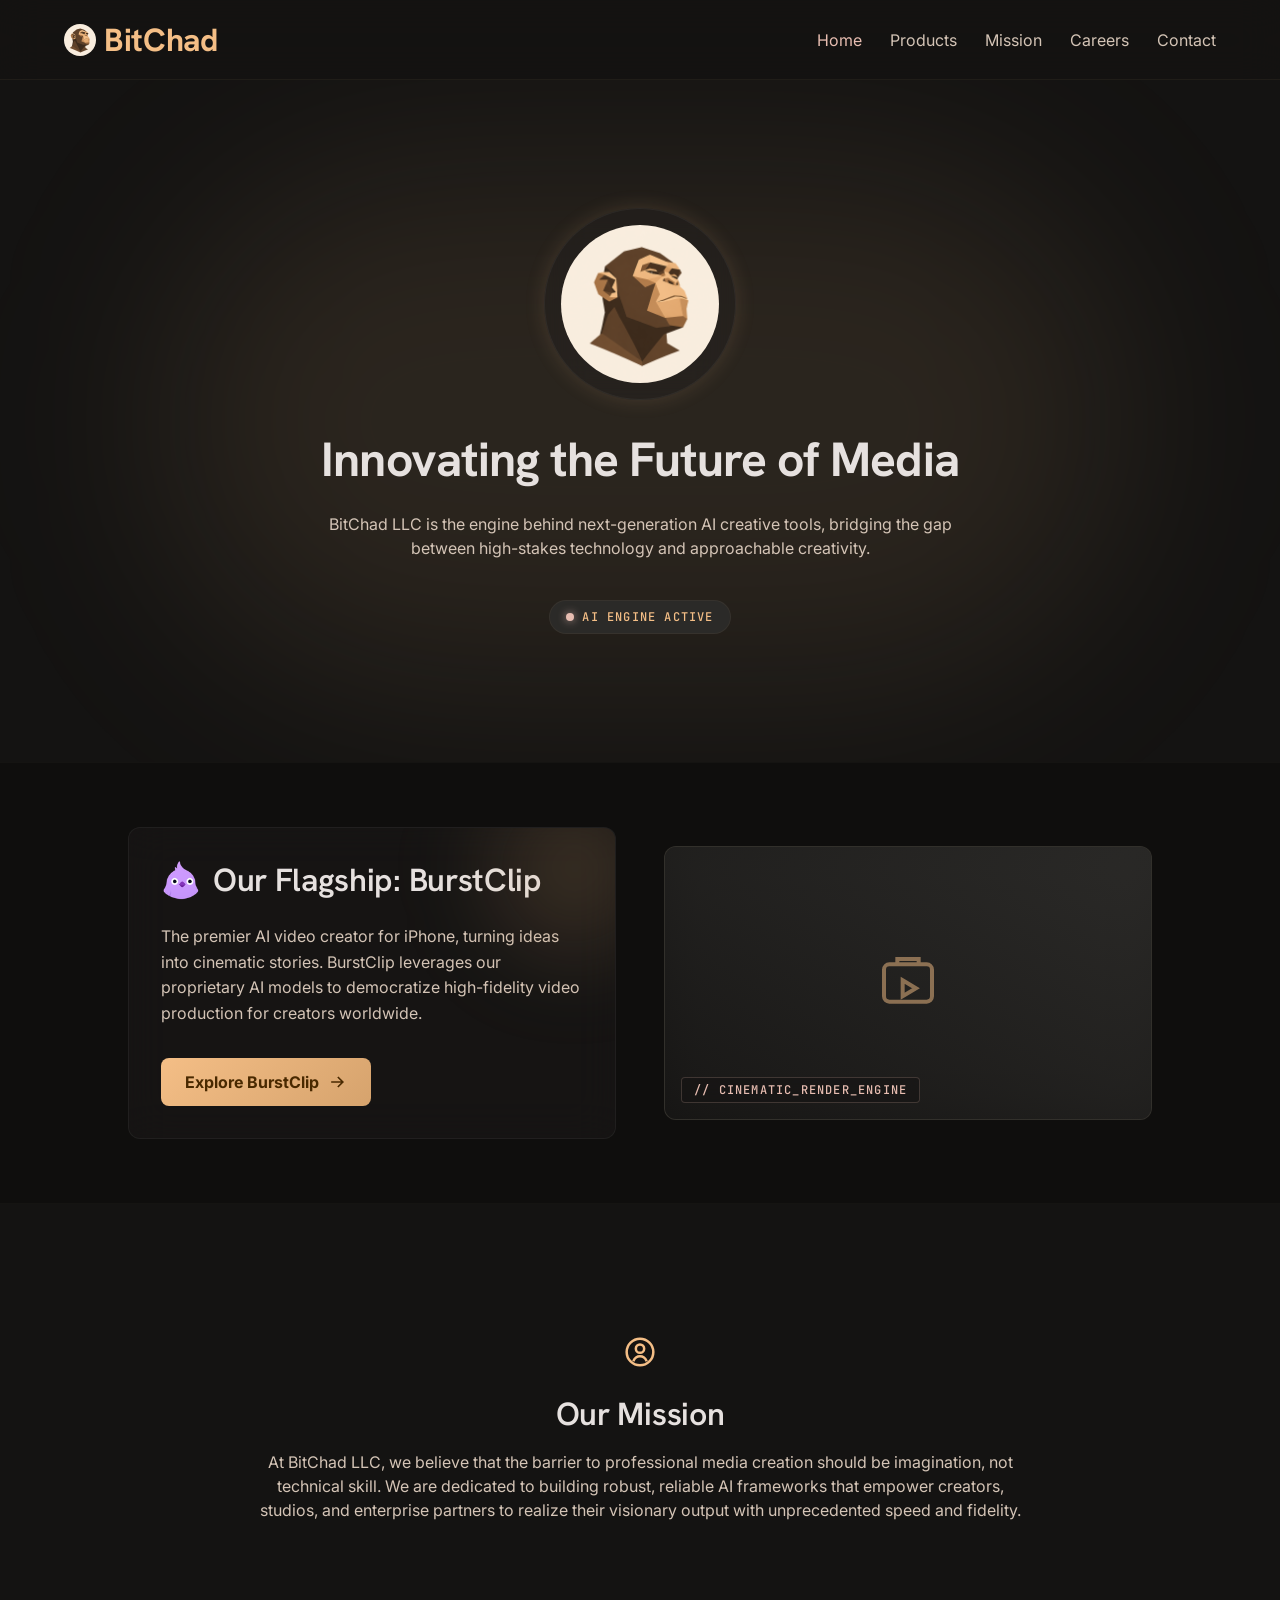
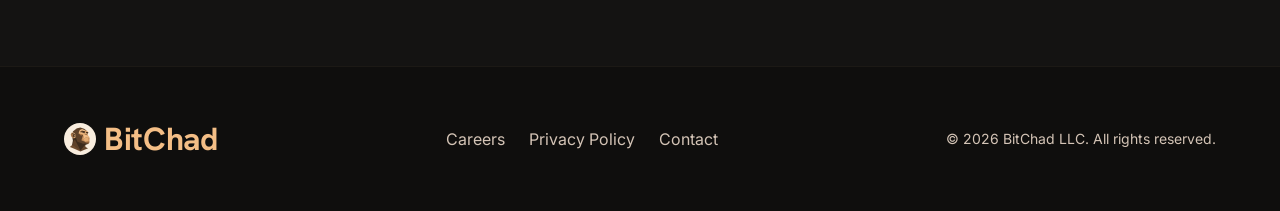
==== index.html @ fc2be77b "init" ====
<!DOCTYPE html>
<html lang="en">
<head>
  <meta charset="utf-8">
  <meta name="viewport" content="width=device-width, initial-scale=1">
  <title>BitChad LLC — Innovating the Future of Media</title>
  <meta name="description" content="BitChad LLC builds next-generation AI creative tools, including BurstClip, the iPhone video creator that turns ideas into cinematic stories.">
  <link rel="icon" href="assets/images/favicon.png" type="image/png">
  <link rel="preconnect" href="https://fonts.googleapis.com">
  <link rel="preconnect" href="https://fonts.gstatic.com" crossorigin>
  <link href="https://fonts.googleapis.com/css2?family=Hanken+Grotesk:wght@600;700;800&family=Inter:wght@400;500;600;700&family=JetBrains+Mono:wght@500&display=swap" rel="stylesheet">
  <link rel="stylesheet" href="assets/css/styles.css">
</head>
<body>
  <header class="site-header">
    <div class="container header-inner">
      <a class="brand" href="index.html">
        <img class="brand-mark" src="assets/images/brand-ape-sm.png" alt="BitChad mark">
        <span class="brand-name">BitChad</span>
      </a>
      <button class="nav-toggle" type="button" data-nav-toggle aria-expanded="false" aria-controls="site-nav">
        <span class="visually-hidden">Menu</span>
        <svg viewBox="0 0 24 24" fill="none" stroke="currentColor" stroke-width="2" aria-hidden="true">
          <path d="M4 7h16M4 12h16M4 17h16"></path>
        </svg>
      </button>
      <nav class="site-nav" id="site-nav" data-site-nav>
        <a href="index.html" aria-current="page">Home</a>
        <a href="#products">Products</a>
        <a href="#mission">Mission</a>
        <a href="careers.html">Careers</a>
        <a href="contact.html">Contact</a>
      </nav>
    </div>
  </header>

  <main>
    <section class="hero">
      <div class="hero-glow" aria-hidden="true"></div>
      <div class="hero-mark">
        <img src="assets/images/brand-ape.png" alt="BitChad corporate brand mark">
      </div>
      <h1 class="headline-xl">Innovating the Future of Media</h1>
      <p class="lede">BitChad LLC is the engine behind next-generation AI creative tools, bridging the gap between high-stakes technology and approachable creativity.</p>
      <span class="status-chip">
        <span class="status-dot" aria-hidden="true"></span>
        AI Engine Active
      </span>
    </section>

    <section class="section section-tight section-band" id="products">
      <div class="container product-grid">
        <div class="preview-panel preview-first">
          <div class="preview-shade" aria-hidden="true"></div>
          <svg class="preview-icon" viewBox="0 0 24 24" fill="none" stroke="currentColor" stroke-width="1.5" aria-hidden="true">
            <rect x="3" y="5" width="18" height="14" rx="2"></rect>
            <path d="M8 5V3h8v2M10 11l5 3-5 3v-6z"></path>
          </svg>
          <div class="preview-tag">// CINEMATIC_RENDER_ENGINE</div>
        </div>
        <article class="glass-card copy-first">
          <div class="card-glow" aria-hidden="true"></div>
          <div class="product-heading">
            <img src="assets/images/burstclip-logo.png" alt="BurstClip logo">
            <h2 class="headline-lg">Our Flagship: BurstClip</h2>
          </div>
          <p class="muted product-copy">The premier AI video creator for iPhone, turning ideas into cinematic stories. BurstClip leverages our proprietary AI models to democratize high-fidelity video production for creators worldwide.</p>
          <a class="btn btn-primary" href="https://burstclip.com">
            Explore BurstClip
            <svg viewBox="0 0 24 24" fill="none" stroke="currentColor" stroke-width="2" aria-hidden="true">
              <path d="M5 12h14M13 6l6 6-6 6"></path>
            </svg>
          </a>
        </article>
      </div>
    </section>

    <section class="section mission" id="mission">
      <div class="mission-inner">
        <svg class="mission-icon" viewBox="0 0 24 24" fill="none" stroke="currentColor" stroke-width="1.5" aria-hidden="true">
          <circle cx="12" cy="12" r="8"></circle>
          <circle cx="12" cy="10" r="2.5"></circle>
          <path d="M8 17.5c.8-2 2.3-3 4-3s3.2 1 4 3"></path>
        </svg>
        <h2 class="headline-lg">Our Mission</h2>
        <p class="muted">At BitChad LLC, we believe that the barrier to professional media creation should be imagination, not technical skill. We are dedicated to building robust, reliable AI frameworks that empower creators, studios, and enterprise partners to realize their visionary output with unprecedented speed and fidelity.</p>
      </div>
    </section>
  </main>

  <footer class="site-footer">
    <div class="container footer-inner">
      <a class="brand" href="index.html">
        <img class="brand-mark" src="assets/images/brand-ape-sm.png" alt="BitChad mark">
        <span class="brand-name">BitChad</span>
      </a>
      <nav class="footer-nav">
        <a href="careers.html">Careers</a>
        <a href="privacy.html">Privacy Policy</a>
        <a href="contact.html">Contact</a>
      </nav>
      <p class="copyright">© 2026 BitChad LLC. All rights reserved.</p>
    </div>
  </footer>

  <script src="assets/js/main.js"></script>
</body>
</html>
---- assets/css/styles.css ----
:root {
  --surface: #141312;
  --surface-dim: #141312;
  --surface-bright: #3b3937;
  --surface-lowest: #0f0e0d;
  --surface-low: #1d1b1a;
  --surface-container: #211f1e;
  --surface-high: #2b2a28;
  --surface-highest: #363433;
  --on-surface: #e6e1df;
  --on-surface-variant: #d4c4b6;
  --outline: #9d8e82;
  --outline-variant: #50453a;
  --primary: #f4be86;
  --primary-container: #d6a36d;
  --on-primary: #492900;
  --secondary: #e7bdb1;
  --secondary-container: #5d4037;
  --tertiary: #d4c6b4;
  --error: #ffb4ab;
  --font-display: "Hanken Grotesk", "Segoe UI", sans-serif;
  --font-body: Inter, "Segoe UI", sans-serif;
  --font-mono: "JetBrains Mono", ui-monospace, monospace;
  --container: 1280px;
  --margin: 16px;
  --gutter: 24px;
  --radius: 0.25rem;
  --radius-lg: 0.5rem;
  --radius-xl: 0.75rem;
  --header-h: 5rem;
}

@media (min-width: 768px) {
  :root {
    --margin: 64px;
  }
}

*,
*::before,
*::after {
  box-sizing: border-box;
}

html {
  scroll-behavior: smooth;
}

body {
  margin: 0;
  min-height: 100vh;
  display: flex;
  flex-direction: column;
  background: var(--surface);
  color: var(--on-surface);
  font-family: var(--font-body);
  font-size: 16px;
  line-height: 24px;
  font-weight: 400;
  -webkit-font-smoothing: antialiased;
}

img {
  max-width: 100%;
  display: block;
}

a {
  color: inherit;
  text-decoration: none;
}

button,
input,
textarea,
select {
  font: inherit;
}

.container {
  width: 100%;
  max-width: var(--container);
  margin: 0 auto;
  padding-left: var(--margin);
  padding-right: var(--margin);
}

.site-header {
  position: fixed;
  top: 0;
  width: 100%;
  z-index: 50;
  height: var(--header-h);
  background: rgba(20, 19, 18, 0.8);
  backdrop-filter: blur(20px);
  -webkit-backdrop-filter: blur(20px);
  border-bottom: 1px solid rgba(80, 69, 58, 0.2);
}

.header-inner {
  height: 100%;
  display: flex;
  align-items: center;
  justify-content: space-between;
  gap: 1.5rem;
}

.brand {
  display: flex;
  align-items: center;
  gap: 0.5rem;
  color: var(--primary);
}

.brand-mark {
  width: 2rem;
  height: 2rem;
  object-fit: cover;
  border-radius: 999px;
}

.brand-name {
  font-family: var(--font-display);
  font-size: 32px;
  line-height: 40px;
  font-weight: 700;
  letter-spacing: -0.01em;
}

.nav-toggle {
  display: inline-flex;
  align-items: center;
  justify-content: center;
  width: 2.5rem;
  height: 2.5rem;
  border: 1px solid rgba(80, 69, 58, 0.4);
  border-radius: var(--radius-lg);
  background: transparent;
  color: var(--primary);
  cursor: pointer;
}

.nav-toggle svg {
  width: 1.25rem;
  height: 1.25rem;
}

.site-nav {
  display: none;
  align-items: center;
  gap: 1.75rem;
}

.site-nav a {
  color: var(--on-surface-variant);
  transition: color 0.2s ease;
}

.site-nav a:hover,
.site-nav a[aria-current="page"] {
  color: var(--secondary);
}

@media (min-width: 900px) {
  .nav-toggle {
    display: none;
  }

  .site-nav {
    display: flex;
  }
}

.site-nav.is-open {
  display: flex;
  position: absolute;
  top: var(--header-h);
  left: 0;
  right: 0;
  flex-direction: column;
  align-items: flex-start;
  gap: 0;
  padding: 0.75rem var(--margin) 1.25rem;
  background: rgba(15, 14, 13, 0.96);
  border-bottom: 1px solid rgba(80, 69, 58, 0.3);
}

.site-nav.is-open a {
  width: 100%;
  padding: 0.85rem 0;
  border-bottom: 1px solid rgba(80, 69, 58, 0.2);
}

main {
  flex: 1;
  padding-top: var(--header-h);
}

.hero {
  position: relative;
  overflow: hidden;
  padding: 4rem var(--margin);
  text-align: center;
  display: flex;
  flex-direction: column;
  align-items: center;
}

@media (min-width: 768px) {
  .hero {
    padding: 8rem var(--margin);
  }
}

.hero-glow {
  position: absolute;
  top: 50%;
  left: 50%;
  width: 75%;
  height: 75%;
  transform: translate(-50%, -50%);
  background: rgba(244, 190, 134, 0.1);
  border-radius: 999px;
  filter: blur(100px);
  pointer-events: none;
  z-index: -1;
}

.hero-mark {
  width: 8rem;
  height: 8rem;
  margin-bottom: 2rem;
  padding: 1rem;
  border-radius: 999px;
  display: flex;
  align-items: center;
  justify-content: center;
  background: rgba(33, 31, 30, 0.4);
  backdrop-filter: blur(20px);
  -webkit-backdrop-filter: blur(20px);
  border: 1px solid rgba(255, 255, 255, 0.05);
  box-shadow: 0 0 20px rgba(244, 190, 134, 0.15);
}

@media (min-width: 768px) {
  .hero-mark {
    width: 12rem;
    height: 12rem;
  }
}

.hero-mark img {
  width: 100%;
  height: 100%;
  object-fit: cover;
  border-radius: 999px;
}

.headline-xl {
  margin: 0 0 1.5rem;
  max-width: 48rem;
  font-family: var(--font-display);
  font-size: 32px;
  line-height: 40px;
  font-weight: 700;
  letter-spacing: -0.02em;
}

@media (min-width: 768px) {
  .headline-xl {
    font-size: 48px;
    line-height: 56px;
  }
}

.lede {
  margin: 0 0 2.5rem;
  max-width: 42rem;
  color: var(--on-surface-variant);
}

.lede a,
.muted a,
.prose a:not(.btn) {
  color: var(--primary);
}

.lede a:hover,
.muted a:hover,
.prose a:not(.btn):hover {
  color: var(--secondary);
}

.status-chip {
  display: inline-flex;
  align-items: center;
  gap: 0.5rem;
  padding: 0.5rem 1rem;
  border-radius: 999px;
  background: var(--surface-high);
  color: var(--primary);
  border: 1px solid rgba(80, 69, 58, 0.3);
  font-family: var(--font-mono);
  font-size: 12px;
  line-height: 16px;
  letter-spacing: 0.1em;
  font-weight: 500;
  text-transform: uppercase;
}

.status-dot {
  width: 0.5rem;
  height: 0.5rem;
  border-radius: 999px;
  background: var(--secondary);
  box-shadow: 0 0 8px rgba(231, 189, 177, 0.7);
}

.section {
  padding: 4rem var(--margin);
}

@media (min-width: 768px) {
  .section {
    padding: 8rem var(--margin);
  }
}

.section-tight {
  padding-top: 4rem;
  padding-bottom: 4rem;
}

.section-band {
  background: var(--surface-lowest);
  border-top: 1px solid rgba(80, 69, 58, 0.1);
  border-bottom: 1px solid rgba(80, 69, 58, 0.1);
}

.product-grid {
  display: grid;
  grid-template-columns: 1fr;
  gap: 3rem;
  align-items: center;
}

@media (min-width: 768px) {
  .product-grid {
    grid-template-columns: 1fr 1fr;
    gap: 3rem;
  }
}

.glass-card {
  position: relative;
  overflow: hidden;
  padding: 2rem;
  border-radius: var(--radius-xl);
  background: rgba(33, 31, 30, 0.4);
  backdrop-filter: blur(20px);
  -webkit-backdrop-filter: blur(20px);
  border: 1px solid rgba(255, 255, 255, 0.05);
  transition: background 0.3s ease;
}

.glass-card:hover {
  background: var(--surface-low);
}

.card-glow {
  position: absolute;
  top: -2.5rem;
  right: -2.5rem;
  width: 10rem;
  height: 10rem;
  background: rgba(214, 163, 109, 0.2);
  border-radius: 999px;
  filter: blur(50px);
  pointer-events: none;
}

.product-heading {
  display: flex;
  align-items: center;
  gap: 0.75rem;
  margin-bottom: 1.5rem;
}

.product-heading img {
  width: 2.5rem;
  height: 2.5rem;
  object-fit: contain;
}

.headline-lg {
  margin: 0;
  font-family: var(--font-display);
  font-size: 24px;
  line-height: 32px;
  font-weight: 600;
}

@media (min-width: 768px) {
  .headline-lg {
    font-size: 32px;
    line-height: 40px;
    letter-spacing: -0.01em;
  }
}

.muted {
  color: var(--on-surface-variant);
}

.product-copy {
  margin: 0 0 2rem;
  line-height: 1.6;
}

.btn {
  display: inline-flex;
  align-items: center;
  justify-content: center;
  gap: 0.5rem;
  padding: 0.75rem 1.5rem;
  border-radius: var(--radius-lg);
  border: 0;
  font-weight: 700;
  cursor: pointer;
  transition: transform 0.3s ease, box-shadow 0.3s ease;
}

.btn-primary {
  background: linear-gradient(135deg, var(--primary), var(--primary-container));
  color: var(--on-primary);
}

.btn-primary:hover {
  transform: scale(1.02);
  box-shadow: 0 0 15px rgba(244, 190, 134, 0.4);
}

.btn-ghost {
  background: transparent;
  color: var(--primary);
  border: 1px solid var(--secondary-container);
}

.btn-ghost:hover {
  background: rgba(244, 190, 134, 0.08);
}

.btn svg {
  width: 1.25rem;
  height: 1.25rem;
}

.preview-panel {
  position: relative;
  width: 100%;
  aspect-ratio: 1;
  border-radius: var(--radius-xl);
  background: var(--surface-high);
  border: 1px solid rgba(80, 69, 58, 0.2);
  overflow: hidden;
  display: flex;
  align-items: center;
  justify-content: center;
  box-shadow: inset 0 0 40px rgba(0, 0, 0, 0.35);
}

@media (min-width: 768px) {
  .preview-panel {
    aspect-ratio: 16 / 9;
  }

  .preview-first {
    order: 2;
  }

  .copy-first {
    order: 1;
  }
}

.preview-shade {
  position: absolute;
  inset: 0;
  background: linear-gradient(to top right, var(--surface), var(--surface-high));
  opacity: 0.8;
}

.preview-icon {
  position: relative;
  z-index: 1;
  width: 4rem;
  height: 4rem;
  color: var(--primary);
  opacity: 0.5;
}

.preview-tag {
  position: absolute;
  left: 1rem;
  bottom: 1rem;
  z-index: 1;
  padding: 0.25rem 0.75rem;
  border-radius: var(--radius);
  background: rgba(20, 19, 18, 0.5);
  backdrop-filter: blur(8px);
  border: 1px solid rgba(231, 189, 177, 0.2);
  color: var(--secondary);
  font-family: var(--font-mono);
  font-size: 12px;
  line-height: 16px;
  letter-spacing: 0.1em;
  font-weight: 500;
}

.mission {
  text-align: center;
}

.mission-inner {
  max-width: 48rem;
  margin: 0 auto;
}

.mission-icon {
  width: 2.5rem;
  height: 2.5rem;
  margin: 0 auto 1rem;
  color: var(--primary);
}

.page-hero {
  padding: 4rem var(--margin) 2rem;
}

.page-hero h1 {
  margin: 0 0 1rem;
}

.page-hero p {
  margin: 0;
  max-width: 40rem;
}

.card-grid {
  display: grid;
  grid-template-columns: 1fr;
  gap: var(--gutter);
}

@media (min-width: 768px) {
  .card-grid {
    grid-template-columns: repeat(3, 1fr);
  }

  .card-grid.two {
    grid-template-columns: repeat(2, 1fr);
  }
}

.stat {
  font-family: var(--font-display);
  font-size: 32px;
  line-height: 40px;
  font-weight: 700;
  color: var(--primary);
}

.prose {
  max-width: 42rem;
}

.prose h2 {
  font-family: var(--font-display);
  font-size: 24px;
  line-height: 32px;
  margin: 2.5rem 0 0.75rem;
}

.prose p,
.prose li {
  color: var(--on-surface-variant);
}

.prose ul {
  padding-left: 1.25rem;
}

.contact-layout {
  display: grid;
  grid-template-columns: 1fr;
  gap: 3rem;
}

@media (min-width: 768px) {
  .contact-layout {
    grid-template-columns: 1.1fr 0.9fr;
    align-items: start;
  }
}

.form {
  display: grid;
  gap: 1.25rem;
}

.field {
  display: grid;
  gap: 0.4rem;
}

.field label {
  font-family: var(--font-mono);
  font-size: 12px;
  letter-spacing: 0.1em;
  text-transform: uppercase;
  color: var(--primary);
}

.field input,
.field textarea,
.field select {
  width: 100%;
  padding: 0.85rem 0.9rem;
  color: var(--on-surface);
  background: rgba(33, 31, 30, 0.6);
  border: 1px solid transparent;
  border-bottom: 1px solid var(--outline-variant);
  border-radius: var(--radius);
}

.field input:focus,
.field textarea:focus,
.field select:focus {
  outline: none;
  border: 1px solid var(--primary);
}

.field textarea {
  min-height: 8rem;
  resize: vertical;
}

.form-note {
  margin: 0;
  font-size: 14px;
  line-height: 20px;
}

.form-success {
  display: none;
  padding: 1rem 1.1rem;
  border-radius: var(--radius-lg);
  background: rgba(244, 190, 134, 0.1);
  border: 1px solid rgba(244, 190, 134, 0.25);
  color: var(--primary);
}

.form-success.is-visible {
  display: block;
}

.site-footer {
  margin-top: auto;
  background: var(--surface-lowest);
  border-top: 1px solid rgba(80, 69, 58, 0.2);
}

.footer-inner {
  display: flex;
  flex-direction: column;
  align-items: center;
  gap: 2rem;
  padding: 3rem var(--margin);
}

@media (min-width: 768px) {
  .footer-inner {
    flex-direction: row;
    justify-content: space-between;
  }
}

.footer-nav {
  display: flex;
  flex-wrap: wrap;
  justify-content: center;
  gap: 1.5rem;
  color: var(--on-surface-variant);
}

.footer-nav a:hover {
  color: var(--secondary);
}

.copyright {
  font-size: 14px;
  line-height: 20px;
  color: var(--on-surface-variant);
}

.visually-hidden {
  position: absolute;
  width: 1px;
  height: 1px;
  padding: 0;
  margin: -1px;
  overflow: hidden;
  clip: rect(0, 0, 0, 0);
  border: 0;
}
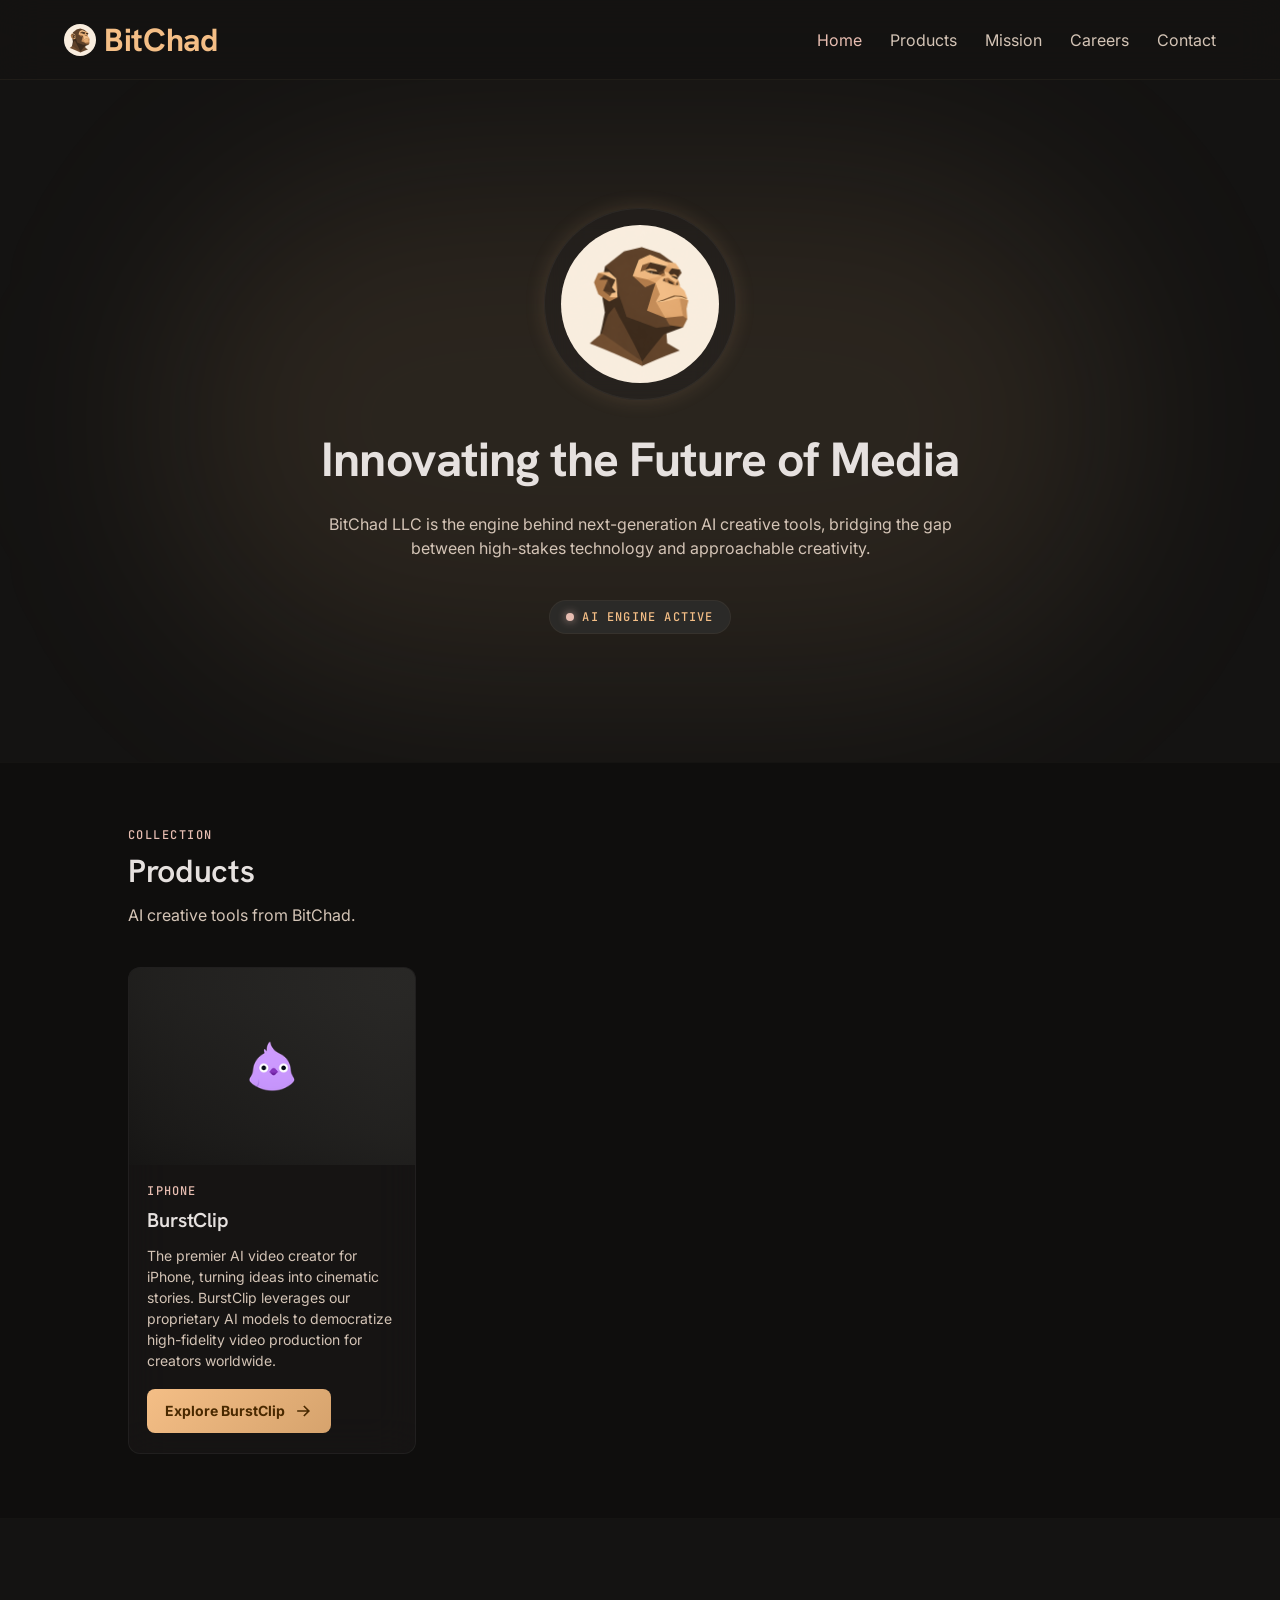
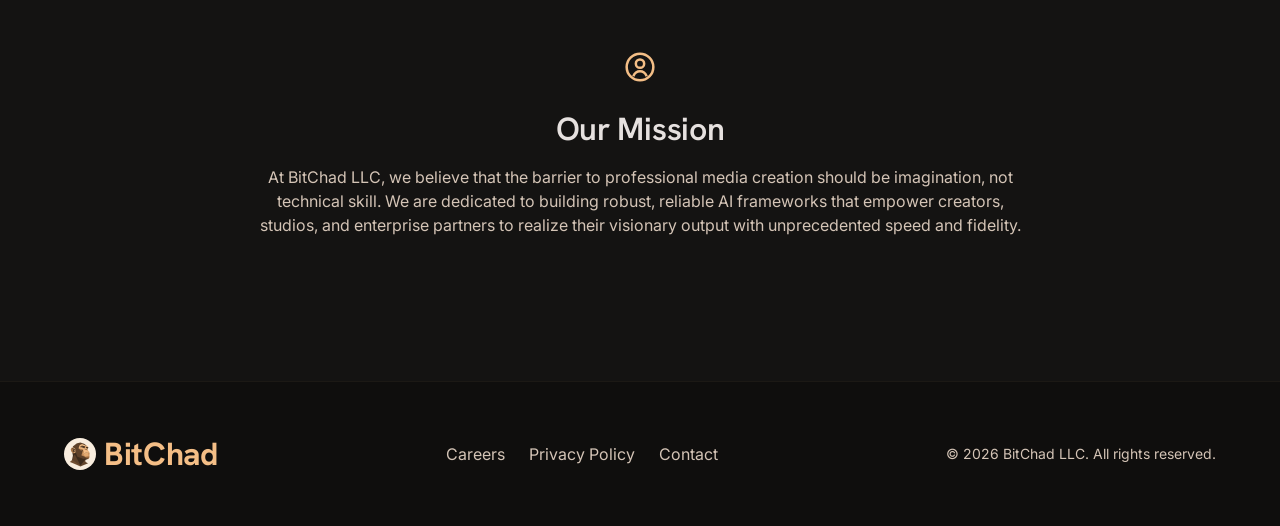
==== commit 9c88733a: "Fixed products list" ====
--- a/index.html
+++ b/index.html
@@ -49,29 +49,33 @@
     </section>
 
     <section class="section section-tight section-band" id="products">
-      <div class="container product-grid">
-        <div class="preview-panel preview-first">
-          <div class="preview-shade" aria-hidden="true"></div>
-          <svg class="preview-icon" viewBox="0 0 24 24" fill="none" stroke="currentColor" stroke-width="1.5" aria-hidden="true">
-            <rect x="3" y="5" width="18" height="14" rx="2"></rect>
-            <path d="M8 5V3h8v2M10 11l5 3-5 3v-6z"></path>
-          </svg>
-          <div class="preview-tag">// CINEMATIC_RENDER_ENGINE</div>
+      <div class="container">
+        <header class="collection-header">
+          <p class="collection-kicker">Collection</p>
+          <h2 class="headline-lg">Products</h2>
+          <p class="muted">AI creative tools from BitChad.</p>
+        </header>
+        <div class="collection-grid">
+          <article class="product-card">
+            <div class="product-cover">
+              <div class="preview-shade" aria-hidden="true"></div>
+              <img class="product-cover-mark" src="assets/images/burstclip-logo.png" alt="">
+            </div>
+            <div class="product-body">
+              <p class="product-meta">iPhone</p>
+              <div class="product-heading">
+                <h3 class="headline-lg">BurstClip</h3>
+              </div>
+              <p class="muted product-copy">The premier AI video creator for iPhone, turning ideas into cinematic stories. BurstClip leverages our proprietary AI models to democratize high-fidelity video production for creators worldwide.</p>
+              <a class="btn btn-primary" href="https://burstclip.com">
+                Explore BurstClip
+                <svg viewBox="0 0 24 24" fill="none" stroke="currentColor" stroke-width="2" aria-hidden="true">
+                  <path d="M5 12h14M13 6l6 6-6 6"></path>
+                </svg>
+              </a>
+            </div>
+          </article>
         </div>
-        <article class="glass-card copy-first">
-          <div class="card-glow" aria-hidden="true"></div>
-          <div class="product-heading">
-            <img src="assets/images/burstclip-logo.png" alt="BurstClip logo">
-            <h2 class="headline-lg">Our Flagship: BurstClip</h2>
-          </div>
-          <p class="muted product-copy">The premier AI video creator for iPhone, turning ideas into cinematic stories. BurstClip leverages our proprietary AI models to democratize high-fidelity video production for creators worldwide.</p>
-          <a class="btn btn-primary" href="https://burstclip.com">
-            Explore BurstClip
-            <svg viewBox="0 0 24 24" fill="none" stroke="currentColor" stroke-width="2" aria-hidden="true">
-              <path d="M5 12h14M13 6l6 6-6 6"></path>
-            </svg>
-          </a>
-        </article>
       </div>
     </section>
 
--- a/assets/css/styles.css
+++ b/assets/css/styles.css
@@ -337,18 +337,103 @@
   border-bottom: 1px solid rgba(80, 69, 58, 0.1);
 }
 
-.product-grid {
+.collection-header {
+  margin-bottom: 2.5rem;
+}
+
+.collection-header .headline-lg {
+  margin-bottom: 0.75rem;
+}
+
+.collection-header .muted {
+  margin: 0;
+  max-width: 36rem;
+}
+
+.collection-kicker {
+  margin: 0 0 0.5rem;
+  color: var(--secondary);
+  font-family: var(--font-mono);
+  font-size: 12px;
+  line-height: 16px;
+  letter-spacing: 0.12em;
+  font-weight: 500;
+  text-transform: uppercase;
+}
+
+.collection-grid {
   display: grid;
-  grid-template-columns: 1fr;
-  gap: 3rem;
-  align-items: center;
-}
-
-@media (min-width: 768px) {
-  .product-grid {
-    grid-template-columns: 1fr 1fr;
-    gap: 3rem;
-  }
+  grid-template-columns: minmax(0, 18rem);
+  gap: 1.25rem;
+}
+
+@media (min-width: 768px) {
+  .collection-grid {
+    grid-template-columns: repeat(auto-fill, minmax(16rem, 18rem));
+  }
+}
+
+.product-card {
+  display: flex;
+  flex-direction: column;
+  max-width: 18rem;
+  overflow: hidden;
+  border-radius: var(--radius-xl);
+  background: rgba(33, 31, 30, 0.4);
+  backdrop-filter: blur(20px);
+  -webkit-backdrop-filter: blur(20px);
+  border: 1px solid rgba(255, 255, 255, 0.05);
+  transition: background 0.3s ease, border-color 0.3s ease;
+}
+
+.product-card:hover {
+  background: var(--surface-low);
+  border-color: rgba(244, 190, 134, 0.18);
+}
+
+.product-cover {
+  position: relative;
+  width: 100%;
+  aspect-ratio: 16 / 11;
+  background: var(--surface-high);
+  overflow: hidden;
+  display: flex;
+  align-items: center;
+  justify-content: center;
+  box-shadow: inset 0 0 40px rgba(0, 0, 0, 0.35);
+}
+
+.product-cover-mark {
+  position: relative;
+  z-index: 1;
+  width: 3.25rem;
+  height: 3.25rem;
+  object-fit: contain;
+}
+
+.product-body {
+  display: flex;
+  flex-direction: column;
+  flex: 1;
+  padding: 1.15rem 1.15rem 1.25rem;
+}
+
+.product-body .btn {
+  align-self: flex-start;
+  margin-top: auto;
+  padding: 0.6rem 1.1rem;
+  font-size: 14px;
+}
+
+.product-meta {
+  margin: 0 0 0.5rem;
+  color: var(--secondary);
+  font-family: var(--font-mono);
+  font-size: 12px;
+  line-height: 16px;
+  letter-spacing: 0.1em;
+  font-weight: 500;
+  text-transform: uppercase;
 }
 
 .glass-card {
@@ -383,13 +468,12 @@
   display: flex;
   align-items: center;
   gap: 0.75rem;
-  margin-bottom: 1.5rem;
-}
-
-.product-heading img {
-  width: 2.5rem;
-  height: 2.5rem;
-  object-fit: contain;
+  margin-bottom: 0.75rem;
+}
+
+.product-heading .headline-lg {
+  font-size: 20px;
+  line-height: 26px;
 }
 
 .headline-lg {
@@ -413,8 +497,9 @@
 }
 
 .product-copy {
-  margin: 0 0 2rem;
-  line-height: 1.6;
+  margin: 0 0 1.15rem;
+  font-size: 14px;
+  line-height: 1.5;
 }
 
 .btn {
@@ -455,66 +540,11 @@
   height: 1.25rem;
 }
 
-.preview-panel {
-  position: relative;
-  width: 100%;
-  aspect-ratio: 1;
-  border-radius: var(--radius-xl);
-  background: var(--surface-high);
-  border: 1px solid rgba(80, 69, 58, 0.2);
-  overflow: hidden;
-  display: flex;
-  align-items: center;
-  justify-content: center;
-  box-shadow: inset 0 0 40px rgba(0, 0, 0, 0.35);
-}
-
-@media (min-width: 768px) {
-  .preview-panel {
-    aspect-ratio: 16 / 9;
-  }
-
-  .preview-first {
-    order: 2;
-  }
-
-  .copy-first {
-    order: 1;
-  }
-}
-
 .preview-shade {
   position: absolute;
   inset: 0;
   background: linear-gradient(to top right, var(--surface), var(--surface-high));
   opacity: 0.8;
-}
-
-.preview-icon {
-  position: relative;
-  z-index: 1;
-  width: 4rem;
-  height: 4rem;
-  color: var(--primary);
-  opacity: 0.5;
-}
-
-.preview-tag {
-  position: absolute;
-  left: 1rem;
-  bottom: 1rem;
-  z-index: 1;
-  padding: 0.25rem 0.75rem;
-  border-radius: var(--radius);
-  background: rgba(20, 19, 18, 0.5);
-  backdrop-filter: blur(8px);
-  border: 1px solid rgba(231, 189, 177, 0.2);
-  color: var(--secondary);
-  font-family: var(--font-mono);
-  font-size: 12px;
-  line-height: 16px;
-  letter-spacing: 0.1em;
-  font-weight: 500;
 }
 
 .mission {
